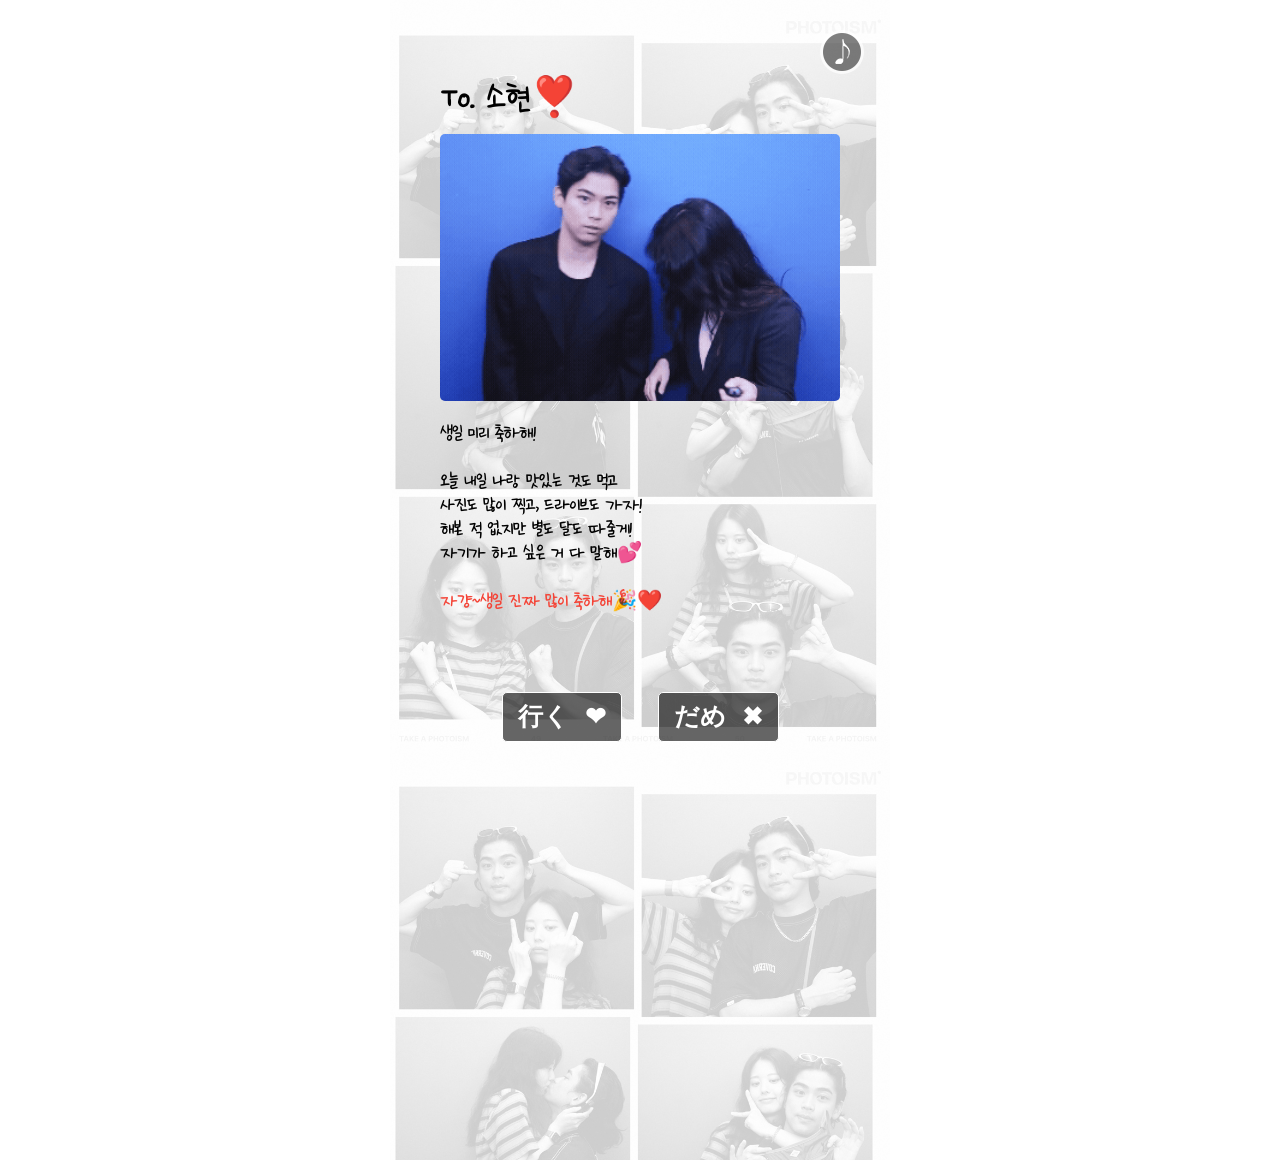
==== index.html @ 798b62e4 "deploy website" ====
﻿<!DOCTYPE html>
<html>
<head>
  <meta charset="UTF-8">
  <title>love letter</title>
  <meta name="language" content="ko">
  <meta name="title" content="love letter">
  <meta name="github" content="https://github.com/woorim960/love-letters-collection">
  <meta name="describe" content="우리밋,고백,프로포즈,propose,code">
  <link rel="icon" type="image/x-icon" href="https://cdn.jsdelivr.net/gh/sun0225SUN/photos/img/20210715233345.png">
  <link type="text/css" rel="stylesheet" href="css/theme.css" />
  <script src="js/jquery-2.0.3.min.js"></script>
</head>

<body>
  <div id="div_container">
    <!-- 가장 바깥쪽 div, 중앙 호환 PC 및 모바일용 -->
    <div id="div_start_bg"></div>
    <div id="div_onlyyou">
      <!-- 배경 설정 -->
      <div id="div_oy_inner">
        <!-- 컨텐츠 저장에 사용 -->
        <div class="div_oy_text">
          <h1></h1>
          <img class="img_oy_text" src="" />
          <p class="p_oy_text"></p>
          <div></div>

          <ul id="ul_oy_benefit">
            <li class="li_oy_benefit"></li>
            <li class="li_oy_benefit"></li>
            <li class="li_oy_benefit"></li>
            <li class="li_oy_benefit"></li>
            <li class="li_oy_benefit"></li>
            <li class="li_oy_benefit"></li>
            <li class="li_oy_benefit"></li>
            <li class="li_oy_benefit"></li>
            <li class="li_oy_benefit"></li>
            <li class="li_oy_benefit"></li>
            <li class="li_oy_benefit"></li>
            <li class="li_oy_benefit"></li>
            <li class="li_oy_benefit"></li>
            <li class="li_oy_benefit"></li>
            <li class="li_oy_benefit"></li>
            <li class="li_oy_benefit"></li>
            <li class="li_oy_benefit"></li>
            <li class="li_oy_benefit"></li>
            <li class="li_oy_benefit"></li>
            <li class="li_oy_benefit"></li>
          </ul>
        </div>
        <ul id="ul_oy_btn">

          <li onclick="oy_go_next()">行く&nbsp;&nbsp;❤</li>
          <li onclick="oy_show_benefit()">だめ&nbsp;&nbsp;✖</li>
        </ul>
        <div id="div_oy_note" onclick="oy_hide_note()">
          <img src="images/맞짱.jpg" alt="" /><br />그냥 맞짱까든가..
          <div id="div_oy_note_close">✖</div>
        </div>
        <div id="div_oy_yes">
          <img src="images/올.jpg" alt="" /><br />자기 최고!
        </div>
      </div>
    </div>
    <div class="div_pure_words">
      <div class="div_pure_words_bg">
        <div class="div_pure_words_height"></div>
      </div>
      <div class="div_pw_typed">
        <span id="span_pw_typed"></span>
      </div>
    </div>
    <div id="div_btn_container">
      <div id="div_btn_inner">

        <div class="div_music_tips"></div>
        <div class="div_btn" id="div_music" onclick="music_switch()">
          <!-- 음악 버튼 -->
          <img id="img_music" src="images/music_note_big.png"
            style="-webkit-animation: music_play_rotate 1s linear infinite;" />
          <!-- 브라우저에서 음악 재생을 지원하지 않습니다 -->
          <audio id="audio_music" autoplay="autoplay" loop="loop">
            <source type="audio/mpeg" />
          </audio>
        </div>
        <div class="div_record_tips"></div>
        <div class="div_btn" id="div_record" onclick="record_switch()">
          <audio id="audio_record" loop="loop">
            <source type="audio/mpeg" />
          </audio>
        </div>

      </div>

    </div>

  </div>


  <script>
    // 클라이언트 디바이스 판단, 메타데이터 쓰기
    function init_viewport() {
      if (navigator.userAgent.indexOf("Android") != -1) {
        var version = parseFloat(RegExp.$1);
        if (version > 2.3) {
          var width =
            window.outerWidth == 0 ? window.screen.width : window.outerWidth;
          var phoneScale = parseInt(width) / 500;
          document.write(
            '<meta name="viewport" content="width=500, minimum-scale = ' +
            phoneScale +
            ", maximum-scale = " +
            phoneScale +
            ', target-densitydpi=device-dpi">'
          );
        } else {
          document.write(
            '<meta name="viewport" content="width=500, target-densitydpi=device-dpi, user-scalable=0">'
          );
        }
      } else if (navigator.userAgent.indexOf("iPhone") != -1) {
        var phoneScale = parseInt(window.screen.width) / 500;
        document.write(
          '<meta name="viewport" content="width=500, min-height=750, initial-scale=' +
          phoneScale +
          ", maximum-scale=" +
          phoneScale +
          ', user-scalable=0" /> '
        ); //0.75   0.82
      } else {
        document.write(
          '<meta name="viewport" content="width=500, height=750, initial-scale=0.64" /> '
        ); //0.75  0.82
      }
    }
    init_viewport();

    // 날짜 구하기
    var today = new Date();   

    var year = today.getFullYear(); // 년도
    var month = today.getMonth() + 1;  // 월
    var date = today.getDate();  // 날짜
    var day = today.getDay();  // 요일
    var hours = today.getHours(); // 시
    var minutes = today.getMinutes();  // 분
    var seconds = today.getSeconds();  // 초

    var theme = "pure_words";
    console.log("theme ->" + theme);
    var theme_content = {
      pure_words_content:
        `안녕, 소현아.<br>
오늘 자기한테 해줄 말이 있어서 이렇게 소소한 이벤트를 준비해봤어.<br>
평소에도 나름 표현은 많이 한다고 생각하지만, 돌이켜보면 자기를 위해 제대로 감동적인 이벤트를 해준 적은 별로 없는 것 같더라. 그래서 오늘만큼은 자기가 오래오래 기억할 수 있는 하루를 만들어주고 싶었어.<br>
준비한 게 조금 서투르고 부족할 수도 있겠지만, 내가 얼마나 많이 고민했고 어떤 마음으로 준비했는지가 온전히 전해졌으면 좋겠어. 그리고 지금 이 순간만큼은 다른 생각 하나도 없이 그냥 행복으로 가득했으면 좋겠다.<br>
내가 자기한테 마음을 들키고 나서, 어떻게든 자기랑 조금이라도 더 가까워지고 싶어서 주말마다 보러 가도 되냐고 물어봤던 게 얼마 전 같은데 우리가 벌써 1년이 됐다, 그치?<br>
그때는 그냥 자기를 한 번 더 보고 싶고, 한 시간이라도 더 같이 있고 싶다는 생각뿐이었는데 어느 순간부터 자기를 만나는 일이 내 일상에서 너무나 중요한 일이 됐어.<br>
자기랑 함께했던 순간들이 나한테 너무 영광스런 시간들이야.<br>
특별한 곳에 여행을 가고, 맛있는 걸 먹고, 새로운 걸 같이 경험했던 날들도 물론 기억에 남지만 이상하게 생각해보면 별것 없었던 평범한 순간들도 정말 많이 생각나. 같이 영통으로 밥 먹고, 궁댕이 똥 빵구로 서로 장난치고, 별 얘기 아닌 걸로 한참 웃었던 그런 순간들까지.<br>
아마 그래서 더 좋은 것 같아.<br>
자기랑 있으면 특별한 날이 특별해서 좋은 것도 있지만, 아무것도 없는 평범한 하루까지도 나한테는 좋은 기억이 되니까.<br>
그리고 자기를 만나면서 나는 내가 생각했던 것보다 누군가에게 사랑을 퍼주고 행복하게 해주는 걸 정말 좋아하는 사람이라는 것도 처음 알았어.<br>
자기한테 맛있는 걸 사주고 싶고, 좋은 곳에 데려가고 싶고, 재밌는걸 찾아서 같이 하고 싶고, 자기가 좋아할 만한 걸 발견하는게 내 낙이야.<br>
내가 준비한 걸 보고 자기가 좋아할 때, 내가 한 말에 자기가 크게 웃을 때, 내가 고른 곳에서 자기가 행복해할 때 그런 모습을 보는 게 나한테 가장 큰 행복이 됐어.<br>
잘 웃어주는 자기를 보면서 내 일상에도 웃음이 훨씬 많아졌고, 예전 같으면 그냥 지나쳤을 순간들도‘이거 자기랑 같이 하면 재밌겠다’,‘이거 보여주면 좋아하겠다’하고 생각을 해.<br>
내 세상을 보는 방식에도 자기가 정말 많이 들어와 있는 것 같아.<br>
물론 서로 서운했던 날도 있었고, 내가 부족하게 행동했던 순간도 있었고, 생각이 달라서 부딪힌 적도 있었지만 우리가 그런 시간들을 지나면서 오히려 서로를 더 많이 이해하게 된 것 같아.<br>
사랑한다는 게 단순히 좋은 순간을 같이 보내는 것만은 아니라는 것도 자기 덕분에 많이 배웠어. 서로 다른 두 사람이 조금씩 맞춰가고, 서운하면 이야기하고, 미안하면 사과하고, 그래도 다시 서로를 선택하는 과정까지 전부 사랑이라는 걸 알게 됐어.
그래서 지금의 나는 처음 자기를 좋아하기 시작했을 때보다 자기를 훨씬 더 많이 사랑하고 있다고 자부해.<br>
처음에는 예쁘고,밝고,같이 있으면 즐거운 사람이어서 좋았다면 지금은 자기의 좋은 모습뿐 아니라 자기의 걱정도,고민도,때로는 예민한 모습도 전부 포함해서 그냥‘김소현’이라는 사람 자체가 너무 소중해.<br>
지금까지 항상 내 옆에 있어줘서 고마워.<br>
그리고 내가 힘들거나 지칠 때도 내 편이 되어주고,별것 아닌 내 이야기까지 들어주고,같이 웃어줘서 정말정말 고마워.<br>
앞으로도 지금처럼 자기가 많이 웃었으면 좋겠어.
하고 싶은 것도 많이 하고, 가고 싶은 곳도 많이 가고, 맛있는 것도 많이 먹고,하고 싶은 것들을 마음껏 하면서 살았으면 좋겠다.<br>
그리고 그 많은 순간들 옆에 내가 있었으면 좋겠어.
자기가 신나는 일이 있을 때 제일 먼저 같이 기뻐해주고,힘든 날에는 제일 편하게 기대도 되는 사람,재미있는 일이 생기면 가장 먼저 말해주고 싶은 사람이 계속 나였으면 좋겠다.<br>
가끔은 내가 자기를 열받게 하는 날도 분명 있을 거고, 내가 먼저 삐지는 날도 많이 있을 거야.<br>
그래도 하나는 자신 있게 약속할 수 있어.<br>
자기가 웃는 날을 우는 날보다 훨씬 많이 만들어 줄거야.
자기와 함께할 미래엔 아직 우리가 한 번도 가보지 못한 곳도 많고,같이 먹어보지 못한 음식도 많고,만들어갈 추억도 엄청나게 많이 남아 있어.
그래서 나는 지금까지의 1년도 너무 좋았지만, 앞으로 같이 보낼 시간이 더 기대돼.
글이 엄청 많지 ㅠㅠ 마지막으로 오늘 꼭 전하고 싶은 말!<br>(찐막이야)<br><br>

소현아, 태어나줘서 고마워.<br>
그리고 수많은 사람들 중에서 결국 서로를 만나서, 좋아하게 되고, 지금 이렇게 자기 생일을 축하해줄 수 있어서 정말 다행이야.<br>
2026년의 생일을 진심으로 축하하고, 내년 생일에는 올해보다 더 행복하게 해줄게. 그다음 해에는 또 그보다 더 많이.<br>
그렇게 생일이 하나씩 늘어갈 때마다 우리가 함께 만든 추억도 같이 늘어갔으면 좋겠다.<br>
지금까지 나에게도 행복한 시간 많이 선물해줘서 너무너무 고맙고,<br>
앞으로도 자기가 더 밝고 행복할 수 있도록 내가 옆에서 많이 웃게 해줄게.<br>
생일 정말 많이 축하해, 소현아.<br>
사랑해. 뽀에버! <um style='color: #F44336;'>❤️</um>`,
      typed_bool: "typed_y",
      cursor_char: "cursor_heart",
      bg_style_pure_words: "bg_opacity",
      bg_img: "images/3.jpg",
      simple_page_content: "",
      video_page_content: "",
    };
    console.log(theme_content);

    var music_json = {
      music_select: "m_online",
      m_online_id: "7",
      m_online_url: "images/봉훈.mp3",
      m_upload_name: "null",
      m_upload_url: "null",
    };
    console.log(music_json);
    var record_json = {
      record_bool: "r_false",
      r_wechat_time: "null",
      r_wechat_url: "null",
      r_wechat_amr: "null",
    };
    console.log(record_json);

    var main_title = "I Love You ❤️";

    // console.log(main_title);
    if (main_title == "" || main_title == "null") {
      // 제목이 빈 경우 아래 타이틀 삽입
      document.title = "I Love You ❤️";
    }

    var window_height = $(window).height();
    console.log("window_height ->" + window_height);
    var pure_words_content = theme_content["pure_words_content"];
    var str_cursorChar;
    var typed_bool;
    var interval_pw_height;
    var height_div_pw = $(".div_pure_words_height").height();

    function init_pure_words() {
      $(".div_pure_words_height").html(pure_words_content + "22222"); // 복사 내용을 초기화하고 문서 높이를 늘립니다
      // div의 bg 그림 초기화 설정
      if (
        typeof theme_content["bg_style_pure_words"] != "undefined" &&
        theme_content["bg_style_pure_words"] == "bg_opacity"
      ) {
        if (
          typeof theme_content["bg_img"] != "undefined" &&
          theme_content["bg_img"] != ""
        ) {
          $(".div_pure_words_bg").css({
            "background-image": "url(" + theme_content["bg_img"] + ")",
          });
        }
      }
      // 다음은 타이핑 효과의 js입니다.
      if (
        typeof theme_content["cursor_char"] != "undefined" &&
        theme_content["cursor_char"] != ""
      ) {
        switch (
        theme_content["cursor_char"] // 타이핑 커서 스타일 설정
        ) {
          case "cursor_heart":
            str_cursorChar = '<um style="color: #F44336;">❤</um>';
            break;
          case "cursor_sub":
            str_cursorChar = "_";
            break;
          case "cursor_music":
            str_cursorChar = "♫";
            break;
          case "cursor_star":
            str_cursorChar = "★";
            break;
          case "cursor_sun":
            str_cursorChar = "☀";
            break;
          default:
            str_cursorChar = "|";
        }
      } else {
        // 새로운 작품을 처리하고, 기본적으로 타이핑 효과를 표시합니다.
        str_cursorChar = "❤";
      }

      // 사용자가 타이핑 효과를 선택했는지 여부를 판단하다
      if (
        typeof theme_content["typed_bool"] != "undefined" &&
        theme_content["typed_bool"] != ""
      ) {
        typed_bool = theme_content["typed_bool"] == "typed_y" ? true : false;
      } else {
        typed_bool = false; // 기본적으로 타이핑 효과 보이기
      }

      display_pure_words();
      $(".div_pure_words").fadeIn();

      interval_pw_height = setInterval(function () {
        console.log(
          "div_pure_words_height -> " + $(".div_pure_words_height").height()
        );
        var least_height_div_pw = $(".div_pure_words_height").height();
        if (least_height_div_pw > height_div_pw) {
          height_div_pw = least_height_div_pw;
        } else {
          clearInterval(interval_pw_height);
          $(".div_pure_words_height").height(least_height_div_pw + 100);
          if ($(".div_pure_words_height").height() < window_height) {
            $(".div_pure_words_height").height(window_height); // 창 높이보다 작을 수 없음
            console.log("let us be high as window");
          }
        }
      }, 100);
    }

    function display_pure_words() {
      if (typed_bool) {
        var typed_pure_words = new Typed("#span_pw_typed", {
          strings: [pure_words_content], // 내용 입력, HTML 태그 지원
          typeSpeed: 30, // 타이핑 속도
          cursorChar: str_cursorChar, // 커서 스타일 바꾸기
          contentType: "html", // 값이 html일 경우 인쇄된 텍스트 라벨을 html 라벨로 직접 해석
          onComplete: function (abc) {
            // console.log(abc);
            console.log("finished typing words");
            // console.log($('#span_pw_typed').height()-$(".div_pure_words_height").height());
          },
        });
      } else {
        // 타이핑이 필요하지 않으면 바로 표시
        $("#span_pw_typed").html(pure_words_content).fadeIn();
      }
      init_attachment();
    }

    var start_content = {
      chase_title:
        "To. 소현❣️",
      chase_text:
        "생일 미리 축하해!<br><br>오늘 내일 나랑 맛있는 것도 먹고<br>사진도 많이 찍고, 드라이브도 가자!<br>해본 적 없지만 별도 달도 따줄게!<br>자기가 하고 싶은 거 다 말해💕<br><br><um style='color: #F44336; font-weight: 300;'>자걍~생일 진짜 많이 축하해🎉❤️</um>",
      chase_benefit: [
        "뭐여 진짜 누른겨",
        "양념게장 먹구시퍼? 10마리 사줄게!",
        "궁둥이 볼기짝 10대? 진짜 원해? 다시 생각해 봐",
        "자기 싸우고 시펑? 피나고 시펑?",
        "원하는게 뭐여! 지금 나한테 말로 해",
        "<um style='color: #F44336;font-weight: 300;'>이번엔 경고다 그만 눌러라ㅎ</um>"
      ],
      bg_style: "bg_custom",
      bg_img: "images/1번.jpg",
      img_bool: "img_true",
      img_src: "images/12.gif",
    }; // null일 수 있음
    console.log(start_content);
    var start_id;
    $(function () {
      // 이 이벤트는 인터랙티브한 아이디어를 촉발합니다
      start_id = "onlyyou"; // null일 수 있음
      init_start(start_id);
    });

    function init_start(start_id) {
      console.log("init_start ->" + start_id);
      switch (start_id) {
        case "loveformat":
          $(".div_loveformat").show();
          init_loveformat();
          break;
        case "hearttree":
          $("#div_hearttree").show();
          init_hearttree();
          break;
        case "courage":
          $("#div_courage").show();
          init_courage();
          break;
        case "birthdaycake":
          $("#div_dbcake").show();
          init_birthdaycake();
          break;
        case "intersect":
          $("#div_intersect").show();
          init_intersect();
          break;
        case "onlyyou":
          $("#div_onlyyou").show();
          init_onlyyou();
          break;
        default:
          init_theme();
      }
    }

    // 애니메이션 본체 시작
    function init_theme() {
      console.log("init_theme");

      // 날짜 구하기
      year = today.getFullYear(); // 년도
      month = today.getMonth() + 1;  // 월
      date = today.getDate();  // 날짜
      day = today.getDay();  // 요일
      hours = today.getHours(); // 시
      minutes = today.getMinutes();  // 분
      seconds = today.getSeconds();  // 초
      
      $("#div_start_bg").fadeOut();
      init_pure_words();
    }
    var attachment = "null"; // null일 수 있음
    var attached_content = {
      bool_save: false,
    }; // null일 수 있음
    console.log(attached_content);

    function init_attachment() {
      // attachment 시작
      console.log("init_attachment ->" + attachment);
      switch (attachment) {
        case "timer":
          init_at_timer();
          break;
        default:
          return;
      }
    }
  </script>

  <!-- JQuery -->
  <script src="js/typed.min.js"></script>
  <script src="js/start_onlyyou.js"></script>
  <script src="js/jweixin-1.2.0.js"></script>
  <script src="js/theme_common.js"></script>
</body>

</html>
---- css/theme.css ----
@font-face {
  font-family: 'KimYui';
  src: url('./나눔손글씨 김유이체.ttf') format('truetype');
  font-weight: normal;
  font-style: normal;
  font-display: swap;
}

*{-webkit-box-sizing:border-box;margin:0;padding:0;}
body{
  background-color:#fff;
  font-family: 'KimYui', sans-serif;
}
a{color:#fff;text-decoration:none;}
#div_container{position:relative;margin:0 auto;width:500px;font-size:1em;}
.div_pure_words{position:relative;display:none;}
.div_pure_words_bg{width:500px;min-height:500px;background-size:100%;background-repeat:repeat;background-attachment:fixed;}
.div_pure_words_height{visibility:hidden;padding:30px;color:#fff;text-align:justify;white-space:pre-wrap;font-size:calc(1.1em + 2pt);font-family:'KimYui',sans-serif;}
.div_pw_typed{position:absolute;top:0;right:0;bottom:0;left:0;padding:30px;width:500px;background:rgba(255,255,255,.8);text-align:justify;}
#span_pw_typed{width:100%;white-space:pre-wrap;font-size:calc(1.1em + 2pt);font-family:'KimYui',sans-serif;}
#div_start_bg{position:absolute;top:0;left:0;z-index:44;width:100%;height:100%;background-color:#fff;}

#div_btn_inner{padding-left:430px;width:500px;color:#fff;text-shadow:1px 1px 1px #000;}
.div_btn{position:fixed;z-index:999;width:42px;height:42px;border:2px solid #fff;border-radius:50%;text-align:center;font-size:1em;line-height:40px;cursor:pointer;}
#div_music{top:30px;border:none;}
#div_record{top:100px;background-color:rgba(0,0,0,.5);}
#div_support{top:170px;background-color:rgba(0,0,0,.3);}
.div_music_tips{position:fixed;top:70px;z-index:999;}
.div_record_tips{position:fixed;top:140px;z-index:999;}
.div_btn_big{position:fixed;z-index:999;padding:10px 0;width:52px;border-radius:5px;background-color:rgba(112,128,144,.6);text-align:center;font-size:calc(1.1em + 2pt);line-height:1.3em;cursor:pointer;}
#div_s_upload{top:360px;}
#div_s_sound{top:440px;}
#div_s_choose{top:520px;}
#div_s_qa{top:600px;}
@-webkit-keyframes music_play_rotate{0%{-webkit-transform:rotate(0);}
100%{-webkit-transform:rotate(360deg);}
}
@-webkit-keyframes btn_rotate{0%{-webkit-transform:rotate(0);}
40%{-webkit-transform:rotate(0);}
50%{-webkit-transform:rotate(30deg);}
60%{-webkit-transform:rotate(0);}
70%{-webkit-transform:rotate(30deg);}
80%{-webkit-transform:rotate(0);}
100%{-webkit-transform:rotate(0);}
}

#div_onlyyou{position:relative;z-index:666;display:none;width:100%;background-size:100%;background-repeat:repeat;}
#div_oy_inner{position:absolute;top:0;right:0;bottom:0;left:0;padding:12% 10% 0 10%;width:100%;min-height:400px;background:rgba(255,255,255,.8);text-align:center;}
.div_oy_text{margin:0 auto 60px auto;text-align:left;font-weight:300;font-size:calc(1.1em + 2pt);}
.div_oy_text h1{margin:14px 0;font-size:calc(1.8em + 2pt);}
.div_oy_text p{margin:14px 0;}
.div_oy_text img{width:100%;border-radius:5px;}
#ul_oy_benefit li{display:none;margin:14px 0;}
#ul_oy_benefit,#ul_oy_btn{list-style:none;}
#ul_oy_btn li{display:inline;margin:20px 40px;padding:10px 15px;border:1px solid #fff;border-radius:5px;background-color:rgba(0,0,0,.6);color:#fff;font-size:calc(1.4em + 2pt);}
#div_oy_note,#div_oy_yes{position:relative;display:none;margin:-60px auto;padding:5% 0;width:100%;height:180px;border-radius:5px;background-color:#fff;color:gray;text-align:center;font-size:calc(1.4em + 2pt);}
#div_oy_note_close{position:absolute;top:20px;right:20px;width:40px;height:40px;}



/* 글자 굵기 강화 */
body,
.div_oy_text,
.div_oy_text *,
#ul_oy_btn,
#ul_oy_btn *,
#div_oy_note,
#div_oy_yes,
.div_pw_typed,
#span_pw_typed,
#span_pw_typed * {
  font-weight: 700 !important;
}


/* 첫 화면 선택 버튼 정렬 보정 */
#ul_oy_btn {
  display: flex;
  justify-content: center;
  align-items: center;
  gap: 36px;
  flex-wrap: nowrap;
  width: 100%;
}

#ul_oy_btn li {
  display: inline-flex;
  align-items: center;
  justify-content: center;
  margin: 20px 0;
  padding: 10px 15px;
  white-space: nowrap;
  line-height: 1.15;
  vertical-align: middle;
}
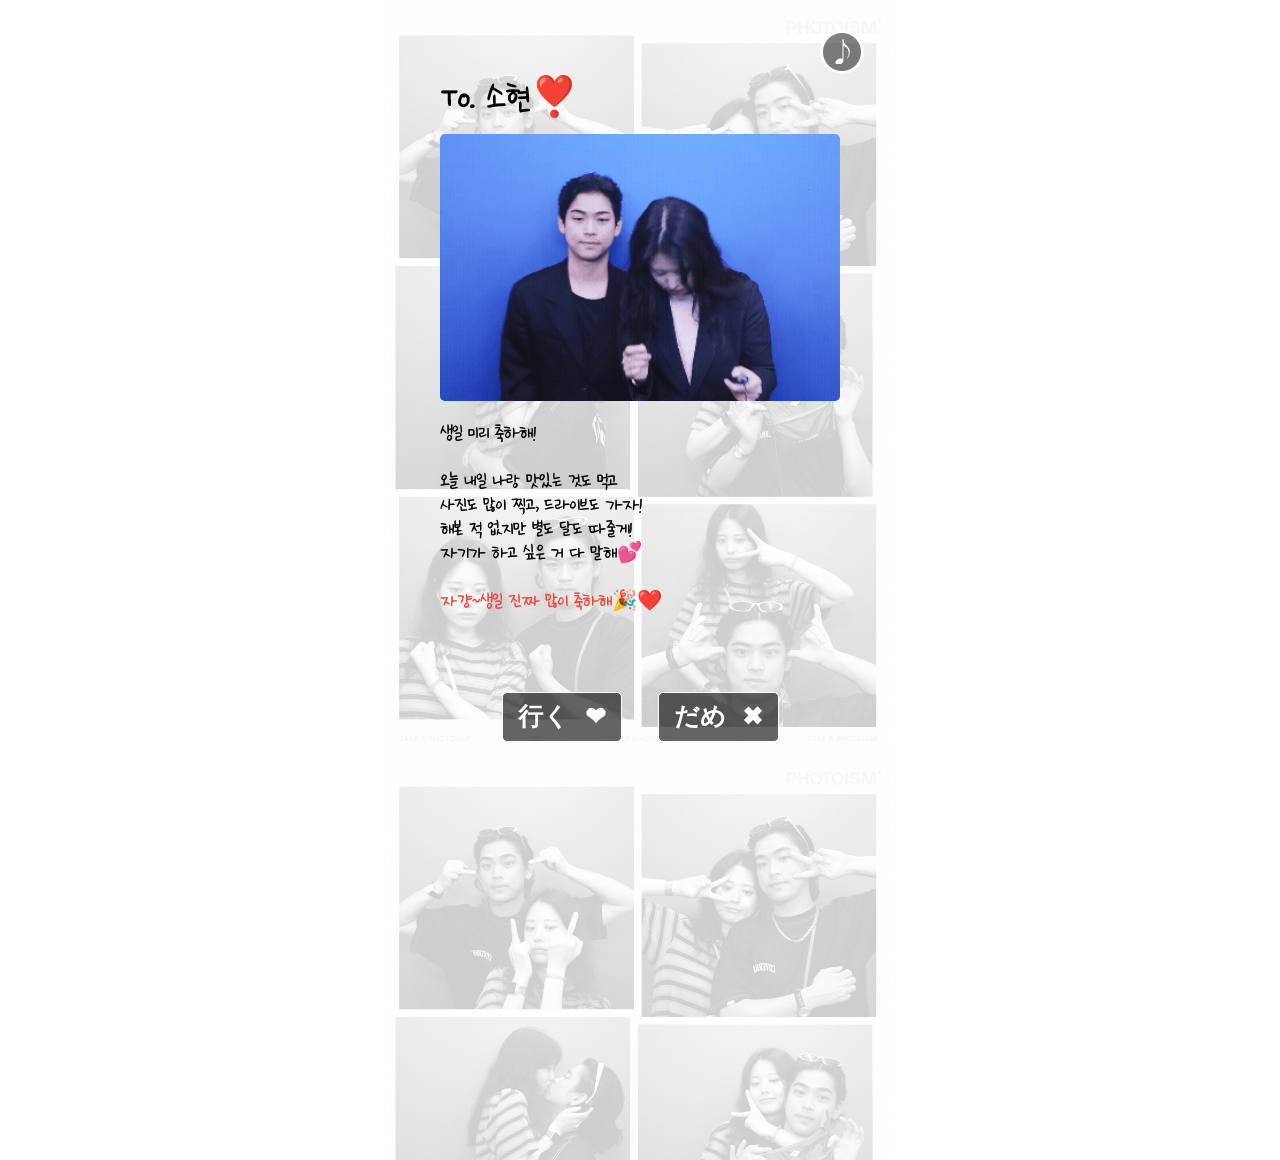
==== commit 22ca4ee7: "add link thumbnail" ====
--- a/index.html
+++ b/index.html
@@ -10,6 +10,17 @@
   <link rel="icon" type="image/x-icon" href="https://cdn.jsdelivr.net/gh/sun0225SUN/photos/img/20210715233345.png">
   <link type="text/css" rel="stylesheet" href="css/theme.css" />
   <script src="js/jquery-2.0.3.min.js"></script>
+  <meta property="og:title" content="소현이에게 💌">
+<meta property="og:description" content="세상에 하나뿐인 편지를 준비했어.">
+<meta property="og:type" content="website">
+
+<meta property="og:url" content="https://wlsgur2244.github.io/mankolove/">
+
+<meta property="og:image" content="https://wlsgur2244.github.io/mankolove/thumbnail.jpg">
+<meta property="og:image:width" content="1200">
+<meta property="og:image:height" content="630">
+
+<meta name="twitter:card" content="summary_large_image">
 </head>
 
 <body>
@@ -164,24 +175,25 @@
 그리고 자기를 만나면서 나는 내가 생각했던 것보다 누군가에게 사랑을 퍼주고 행복하게 해주는 걸 정말 좋아하는 사람이라는 것도 처음 알았어.<br>
 자기한테 맛있는 걸 사주고 싶고, 좋은 곳에 데려가고 싶고, 재밌는걸 찾아서 같이 하고 싶고, 자기가 좋아할 만한 걸 발견하는게 내 낙이야.<br>
 내가 준비한 걸 보고 자기가 좋아할 때, 내가 한 말에 자기가 크게 웃을 때, 내가 고른 곳에서 자기가 행복해할 때 그런 모습을 보는 게 나한테 가장 큰 행복이 됐어.<br>
-잘 웃어주는 자기를 보면서 내 일상에도 웃음이 훨씬 많아졌고, 예전 같으면 그냥 지나쳤을 순간들도‘이거 자기랑 같이 하면 재밌겠다’,‘이거 보여주면 좋아하겠다’하고 생각을 해.<br>
+잘 웃어주는 자기를 보면서 내 일상에도 웃음이 훨씬 많아졌고, 예전 같으면 그냥 지나쳤을 순간들도 ‘이거 자기랑 같이 하면 재밌겠다’, ‘이거 보여주면 좋아하겠다’하고 생각을 해.<br>
 내 세상을 보는 방식에도 자기가 정말 많이 들어와 있는 것 같아.<br>
 물론 서로 서운했던 날도 있었고, 내가 부족하게 행동했던 순간도 있었고, 생각이 달라서 부딪힌 적도 있었지만 우리가 그런 시간들을 지나면서 오히려 서로를 더 많이 이해하게 된 것 같아.<br>
 사랑한다는 게 단순히 좋은 순간을 같이 보내는 것만은 아니라는 것도 자기 덕분에 많이 배웠어. 서로 다른 두 사람이 조금씩 맞춰가고, 서운하면 이야기하고, 미안하면 사과하고, 그래도 다시 서로를 선택하는 과정까지 전부 사랑이라는 걸 알게 됐어.
 그래서 지금의 나는 처음 자기를 좋아하기 시작했을 때보다 자기를 훨씬 더 많이 사랑하고 있다고 자부해.<br>
-처음에는 예쁘고,밝고,같이 있으면 즐거운 사람이어서 좋았다면 지금은 자기의 좋은 모습뿐 아니라 자기의 걱정도,고민도,때로는 예민한 모습도 전부 포함해서 그냥‘김소현’이라는 사람 자체가 너무 소중해.<br>
+처음에는 예쁘고, 밝고, 같이 있으면 즐거운 사람이어서 좋았다면 지금은 자기의 좋은 모습뿐 아니라 자기의 걱정도, 고민도, 때로는 예민한 모습도 전부 포함해서 그냥 ‘김소현’이라는 사람 자체가 너무 소중해.<br>
 지금까지 항상 내 옆에 있어줘서 고마워.<br>
-그리고 내가 힘들거나 지칠 때도 내 편이 되어주고,별것 아닌 내 이야기까지 들어주고,같이 웃어줘서 정말정말 고마워.<br>
+그리고 내가 힘들거나 지칠 때도 내 편이 되어주고, 별것 아닌 내 이야기까지 들어주고, 같이 웃어줘서 정말정말 고마워.<br>
 앞으로도 지금처럼 자기가 많이 웃었으면 좋겠어.
 하고 싶은 것도 많이 하고, 가고 싶은 곳도 많이 가고, 맛있는 것도 많이 먹고,하고 싶은 것들을 마음껏 하면서 살았으면 좋겠다.<br>
 그리고 그 많은 순간들 옆에 내가 있었으면 좋겠어.
-자기가 신나는 일이 있을 때 제일 먼저 같이 기뻐해주고,힘든 날에는 제일 편하게 기대도 되는 사람,재미있는 일이 생기면 가장 먼저 말해주고 싶은 사람이 계속 나였으면 좋겠다.<br>
+자기가 신나는 일이 있을 때 제일 먼저 같이 기뻐해주고, 힘든 날에는 제일 편하게 기대도 되는 사람, 재미있는 일이 생기면 가장 먼저 말해주고 싶은 사람이 계속 나였으면 좋겠다.<br>
 가끔은 내가 자기를 열받게 하는 날도 분명 있을 거고, 내가 먼저 삐지는 날도 많이 있을 거야.<br>
 그래도 하나는 자신 있게 약속할 수 있어.<br>
 자기가 웃는 날을 우는 날보다 훨씬 많이 만들어 줄거야.
-자기와 함께할 미래엔 아직 우리가 한 번도 가보지 못한 곳도 많고,같이 먹어보지 못한 음식도 많고,만들어갈 추억도 엄청나게 많이 남아 있어.
+자기와 함께할 미래엔 아직 우리가 한 번도 가보지 못한 곳도 많고, 같이 먹어보지 못한 음식도 많고, 만들어갈 추억도 엄청나게 많이 남아 있어.
 그래서 나는 지금까지의 1년도 너무 좋았지만, 앞으로 같이 보낼 시간이 더 기대돼.
-글이 엄청 많지 ㅠㅠ 마지막으로 오늘 꼭 전하고 싶은 말!<br>(찐막이야)<br><br>
+미안해 글이 엄청 많지 ㅠㅠ
+마지막으로 오늘 꼭 전하고 싶은 말하구 마무리 할게!<br>(찐막이야)<br><br>
 
 소현아, 태어나줘서 고마워.<br>
 그리고 수많은 사람들 중에서 결국 서로를 만나서, 좋아하게 되고, 지금 이렇게 자기 생일을 축하해줄 수 있어서 정말 다행이야.<br>
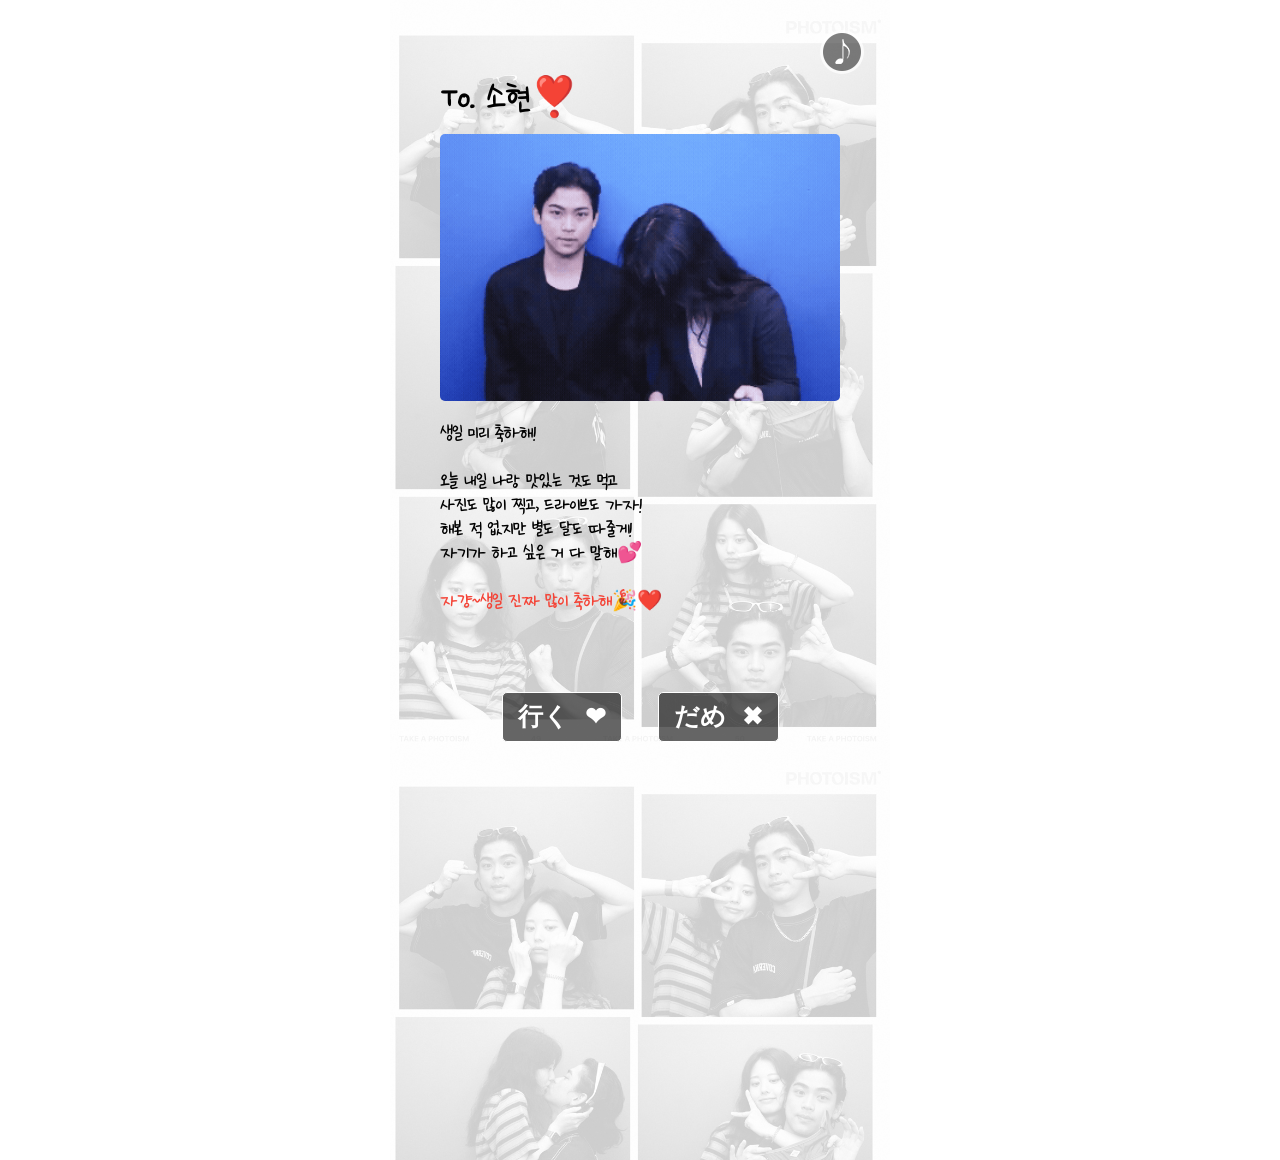
==== commit ffd104f4: "add link thumbnail" ====
--- a/index.html
+++ b/index.html
@@ -17,6 +17,8 @@
 <meta property="og:url" content="https://wlsgur2244.github.io/mankolove/">
 
 <meta property="og:image" content="https://wlsgur2244.github.io/mankolove/thumbnail.jpg">
+<meta property="og:url" content="https://wlsgur2244.github.io/mankolove/"> 
+<meta property="og:type" content="website">
 <meta property="og:image:width" content="1200">
 <meta property="og:image:height" content="630">
 
